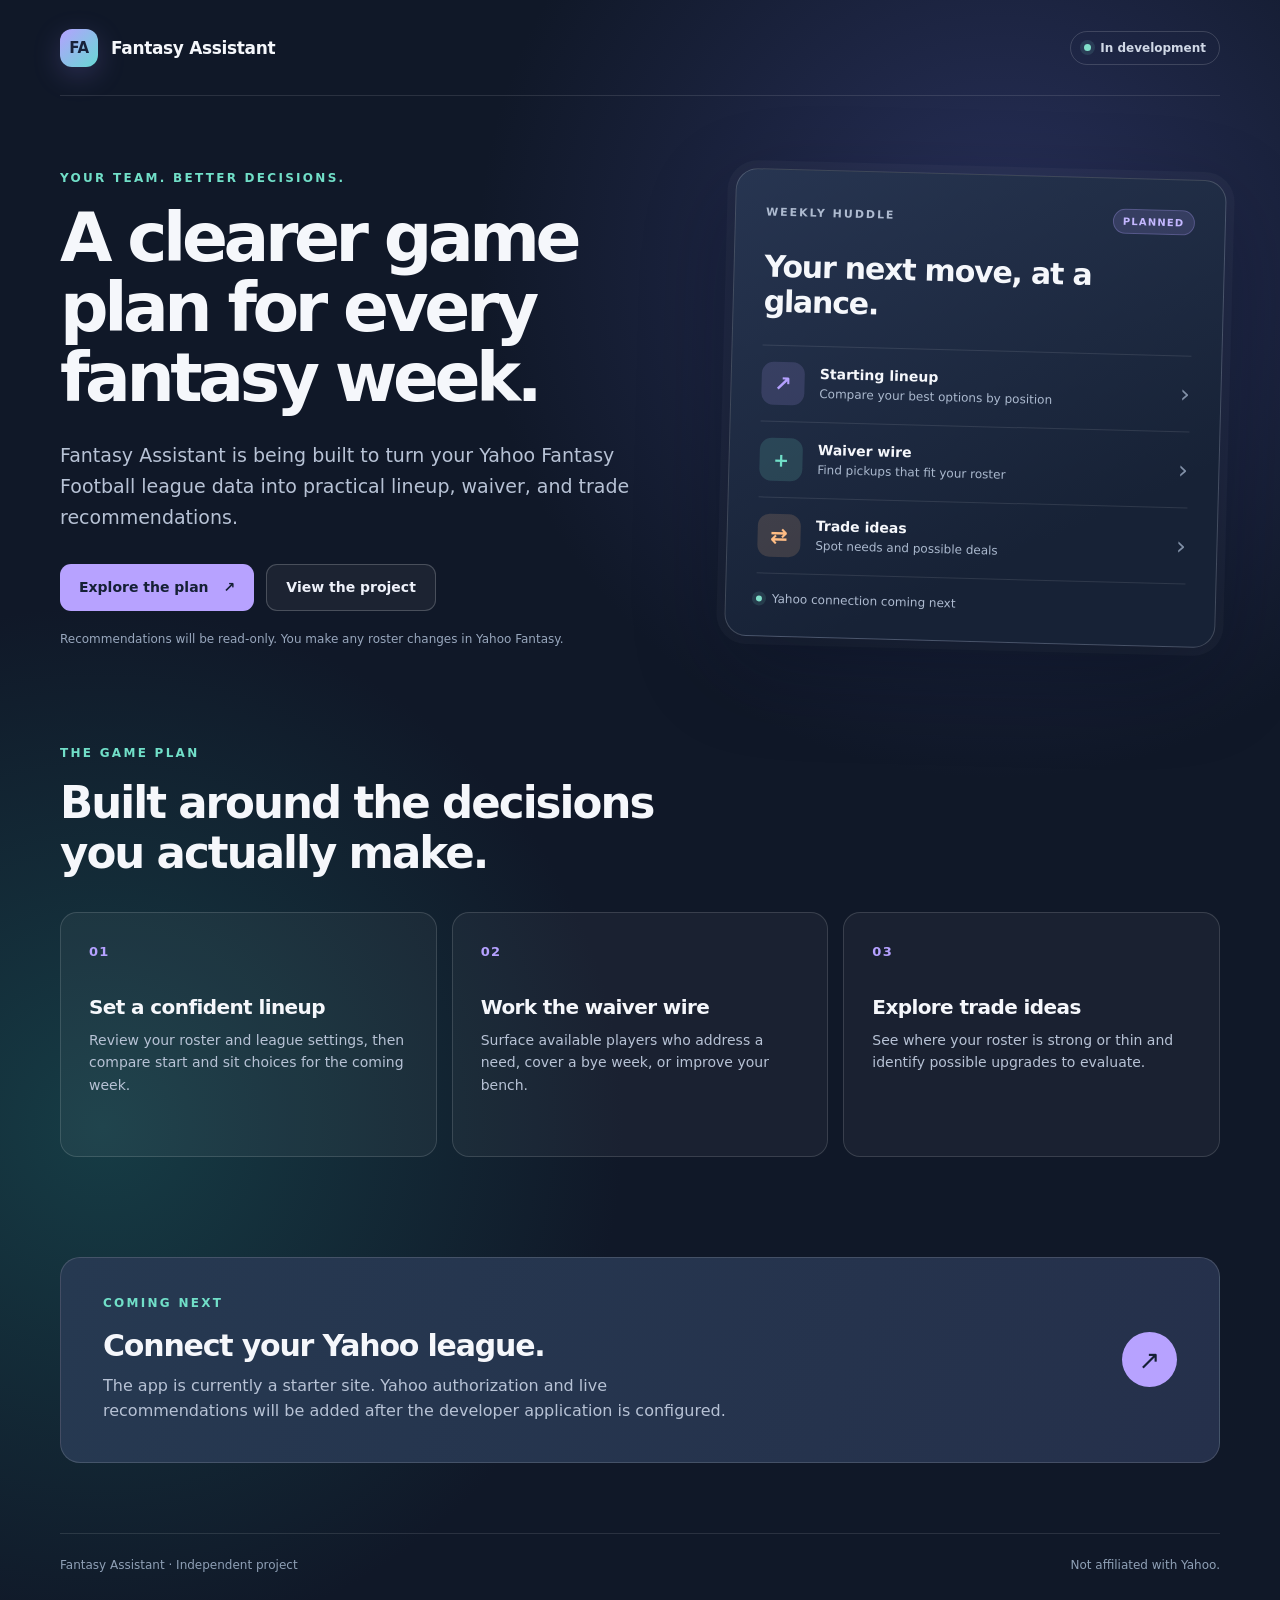
==== index.html @ c466e543 "Create Fantasy Assistant starter site" ====
<!doctype html>
<html lang="en">
  <head>
    <meta charset="utf-8">
    <meta name="viewport" content="width=device-width, initial-scale=1">
    <meta name="theme-color" content="#101828">
    <meta name="description" content="A personal assistant for smarter Yahoo Fantasy Football decisions.">
    <title>Fantasy Assistant</title>
    <link rel="stylesheet" href="styles.css">
  </head>
  <body>
    <div class="page-shell">
      <header class="site-header">
        <a class="brand" href="./" aria-label="Fantasy Assistant home">
          <span class="brand-mark" aria-hidden="true">FA</span>
          <span>Fantasy Assistant</span>
        </a>
        <span class="status"><span class="status-dot"></span> In development</span>
      </header>

      <main>
        <section class="hero" aria-labelledby="hero-title">
          <div class="hero-copy">
            <p class="eyebrow">YOUR TEAM. BETTER DECISIONS.</p>
            <h1 id="hero-title">A clearer game plan for every fantasy week.</h1>
            <p class="hero-description">Fantasy Assistant is being built to turn your Yahoo Fantasy Football league data into practical lineup, waiver, and trade recommendations.</p>
            <div class="hero-actions">
              <a class="button button-primary" href="#what-it-will-do">Explore the plan <span aria-hidden="true">↗</span></a>
              <a class="button button-secondary" href="https://github.com/dunhamde/fantasy-assistant">View the project</a>
            </div>
            <p class="hero-note">Recommendations will be read-only. You make any roster changes in Yahoo Fantasy.</p>
          </div>
          <div class="preview" aria-label="Preview of planned weekly assistant features">
            <div class="preview-topline"><span>WEEKLY HUDDLE</span><span class="preview-pill">PLANNED</span></div>
            <div class="preview-heading">Your next move, at a glance.</div>
            <div class="preview-row"><span class="preview-icon purple">↗</span><div><strong>Starting lineup</strong><small>Compare your best options by position</small></div><span class="chevron">›</span></div>
            <div class="preview-row"><span class="preview-icon teal">＋</span><div><strong>Waiver wire</strong><small>Find pickups that fit your roster</small></div><span class="chevron">›</span></div>
            <div class="preview-row"><span class="preview-icon orange">⇄</span><div><strong>Trade ideas</strong><small>Spot needs and possible deals</small></div><span class="chevron">›</span></div>
            <div class="preview-footer"><span class="mini-dot"></span> Yahoo connection coming next</div>
          </div>
        </section>

        <section class="features" id="what-it-will-do" aria-labelledby="features-title">
          <div class="section-intro"><p class="eyebrow">THE GAME PLAN</p><h2 id="features-title">Built around the decisions you actually make.</h2></div>
          <div class="feature-grid">
            <article class="feature-card"><span class="feature-number">01</span><h3>Set a confident lineup</h3><p>Review your roster and league settings, then compare start and sit choices for the coming week.</p></article>
            <article class="feature-card"><span class="feature-number">02</span><h3>Work the waiver wire</h3><p>Surface available players who address a need, cover a bye week, or improve your bench.</p></article>
            <article class="feature-card"><span class="feature-number">03</span><h3>Explore trade ideas</h3><p>See where your roster is strong or thin and identify possible upgrades to evaluate.</p></article>
          </div>
        </section>

        <section class="next-step" aria-labelledby="next-title"><div><p class="eyebrow">COMING NEXT</p><h2 id="next-title">Connect your Yahoo league.</h2><p>The app is currently a starter site. Yahoo authorization and live recommendations will be added after the developer application is configured.</p></div><span class="next-icon" aria-hidden="true">↗</span></section>
      </main>
      <footer class="site-footer"><span>Fantasy Assistant · Independent project</span><span>Not affiliated with Yahoo.</span></footer>
    </div>
  </body>
</html>
---- styles.css ----
:root{color-scheme:dark;--bg:#101828;--panel:#182338;--line:#344158;--text:#f5f7fb;--muted:#b7c2d5;--purple:#b5a1ff;--teal:#71dfc8;--orange:#ffbd84;font-family:Inter,ui-sans-serif,system-ui,-apple-system,BlinkMacSystemFont,"Segoe UI",sans-serif}
*{box-sizing:border-box}html{scroll-behavior:smooth}body{margin:0;background:radial-gradient(circle at 78% 16%,#28305a 0,transparent 31%),radial-gradient(circle at 8% 70%,#163c45 0,transparent 32%),var(--bg);color:var(--text);min-height:100vh}a{color:inherit;text-decoration:none}.page-shell{max-width:1240px;margin:auto;padding:0 40px}.site-header{min-height:96px;display:flex;align-items:center;justify-content:space-between;border-bottom:1px solid #ffffff1c}.brand{display:flex;align-items:center;gap:13px;font-weight:750;font-size:17px;letter-spacing:-.02em}.brand-mark{display:inline-grid;place-items:center;width:38px;height:38px;border-radius:12px;background:linear-gradient(135deg,#b5a1ff,#67d9d3);color:#17213a;font-weight:900;font-size:15px;box-shadow:0 8px 28px #a18bff35}.status{display:inline-flex;align-items:center;gap:9px;border:1px solid #ffffff27;border-radius:999px;padding:9px 13px;color:#d0d8e6;font-size:12px;font-weight:650}.status-dot,.mini-dot{width:7px;height:7px;background:#81e0ca;border-radius:50%;box-shadow:0 0 0 4px #81e0ca20}.hero{min-height:610px;display:grid;grid-template-columns:1.1fr .9fr;gap:70px;align-items:center;padding:75px 0 90px}.eyebrow{font-size:12px;letter-spacing:.19em;color:var(--teal);font-weight:800;margin:0 0 18px}.hero h1{font-size:clamp(48px,5.3vw,76px);line-height:1.03;letter-spacing:-.065em;margin:0;max-width:720px}.hero-description{max-width:600px;color:var(--muted);font-size:19px;line-height:1.65;margin:27px 0 30px}.hero-actions{display:flex;gap:12px;flex-wrap:wrap}.button{display:inline-flex;justify-content:center;align-items:center;gap:15px;min-height:47px;border-radius:11px;padding:0 19px;font-weight:750;font-size:14px;transition:transform .15s,background .15s}.button:hover{transform:translateY(-2px)}.button-primary{background:#b7a2ff;color:#152035}.button-primary:hover{background:#ccbcff}.button-secondary{border:1px solid #ffffff33;background:#ffffff0d;color:#eef1fa}.button-secondary:hover{background:#ffffff1c}.hero-note{color:#98a7bd;font-size:12px;margin:21px 0 0}.preview{background:linear-gradient(155deg,#273551,#172236 74%);border:1px solid #ffffff2c;border-radius:22px;padding:30px;box-shadow:0 30px 90px #03081555,0 0 0 8px #ffffff08;transform:rotate(1.5deg)}.preview-topline{display:flex;justify-content:space-between;align-items:center;color:#aebbd0;font-size:11px;letter-spacing:.18em;font-weight:850}.preview-pill{font-size:10px;letter-spacing:.12em;background:#ad9dff27;color:#c4b7ff;border:1px solid #b4a3ff43;border-radius:99px;padding:6px 9px}.preview-heading{font-size:30px;line-height:1.15;font-weight:800;letter-spacing:-.04em;margin:25px 0 26px}.preview-row{display:flex;align-items:center;gap:15px;border-top:1px solid #ffffff1a;padding:16px 0}.preview-row strong,.preview-row small{display:block}.preview-row strong{font-size:14px}.preview-row small{color:#abb9ce;font-size:12px;margin-top:4px;line-height:1.4}.preview-icon{display:grid;place-items:center;width:43px;height:43px;flex:none;border-radius:12px;font-size:21px;font-weight:600}.purple{background:#b5a1ff27;color:var(--purple)}.teal{background:#71dfc827;color:var(--teal)}.orange{background:#ffbd8427;color:var(--orange)}.chevron{margin-left:auto;color:#8291a8;font-size:25px}.preview-footer{display:flex;align-items:center;gap:10px;border-top:1px solid #ffffff1a;color:#aebbd0;font-size:12px;padding-top:18px}.mini-dot{width:6px;height:6px}.features{padding:10px 0 100px}.section-intro h2{font-size:clamp(32px,3.4vw,46px);line-height:1.15;letter-spacing:-.045em;max-width:630px;margin:0 0 34px}.feature-grid{display:grid;grid-template-columns:repeat(3,1fr);gap:15px}.feature-card{padding:28px;border:1px solid #ffffff23;background:#ffffff0b;border-radius:17px;min-height:245px}.feature-number{color:var(--purple);font-weight:800;font-size:13px;letter-spacing:.1em}.feature-card h3{font-size:20px;letter-spacing:-.03em;margin:35px 0 10px}.feature-card p{color:var(--muted);line-height:1.6;font-size:14px;margin:0}.next-step{display:flex;justify-content:space-between;gap:30px;align-items:center;background:linear-gradient(110deg,#263951,#25304b);border:1px solid #ffffff24;border-radius:20px;padding:38px 42px;margin-bottom:70px}.next-step h2{font-size:30px;letter-spacing:-.04em;margin:0 0 10px}.next-step p:last-child{margin:0;color:var(--muted);line-height:1.6;max-width:650px}.next-icon{display:grid;place-items:center;width:55px;height:55px;flex:none;border-radius:50%;background:#b7a2ff;color:#152035;font-size:26px}.site-footer{display:flex;justify-content:space-between;gap:16px;border-top:1px solid #ffffff1c;padding:24px 0 38px;color:#8fa0b6;font-size:12px}.callback-layout{min-height:100vh;display:grid;place-items:center;padding:20px}.callback-card{max-width:510px;border:1px solid #ffffff2c;background:#1c2940;border-radius:22px;padding:38px;box-shadow:0 30px 80px #0005}.callback-card .eyebrow{margin-top:35px}.callback-card h1{font-size:36px;letter-spacing:-.045em;line-height:1.1;margin:0 0 18px}.callback-card p:not(.eyebrow){color:var(--muted);line-height:1.65;margin:0 0 28px}
@media(max-width:850px){.page-shell{padding:0 24px}.hero{grid-template-columns:1fr;gap:50px;padding:70px 0}.preview{transform:none;max-width:570px}.feature-grid{grid-template-columns:1fr}.feature-card{min-height:0}.feature-card h3{margin-top:24px}.features{padding-bottom:70px}}@media(max-width:520px){.page-shell{padding:0 18px}.site-header{min-height:78px}.brand{font-size:15px}.status{font-size:0;padding:8px}.status-dot{width:8px;height:8px}.hero{padding:60px 0}.hero h1{font-size:46px}.hero-description{font-size:16px}.preview{padding:22px}.preview-heading{font-size:25px}.next-step{padding:27px}.next-icon{display:none}.site-footer{flex-direction:column}.callback-card{padding:28px}}
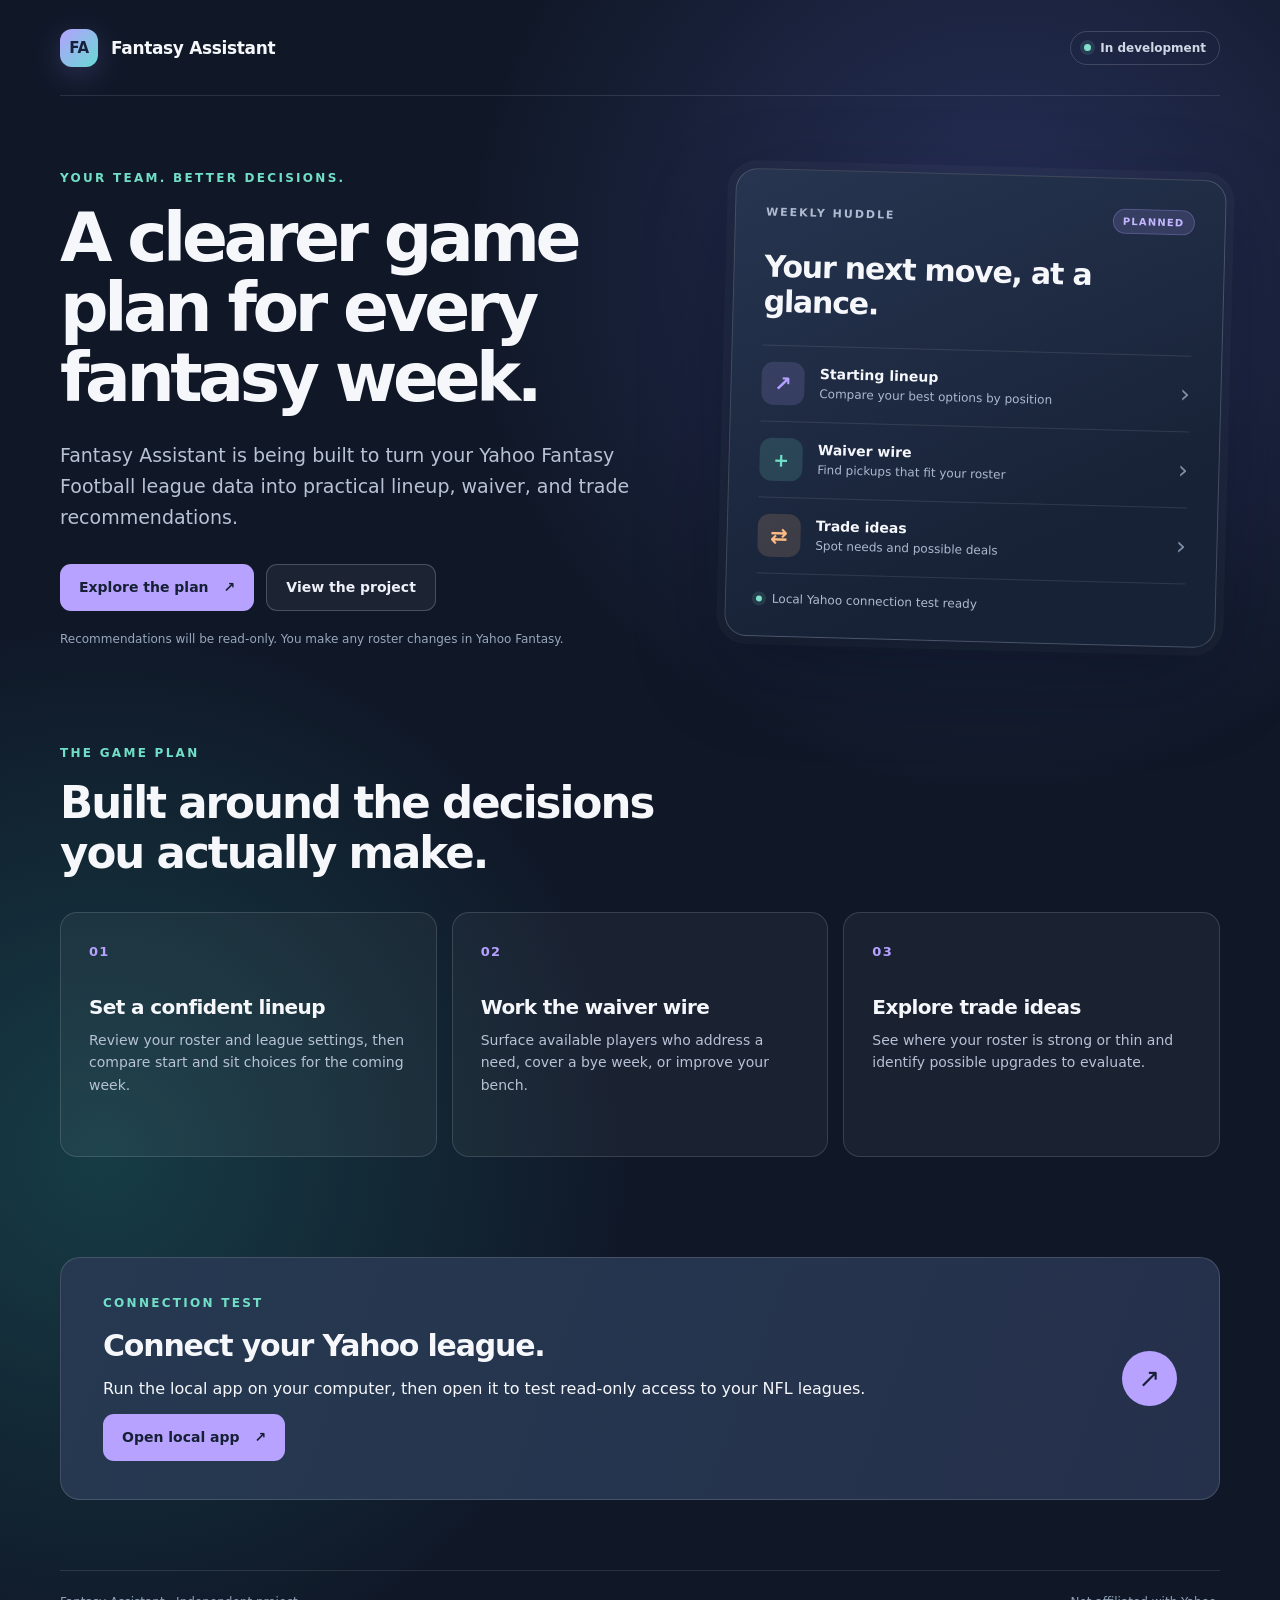
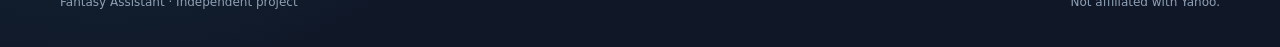
==== commit 85c7e311: "Add local Yahoo Fantasy connection test" ====
--- a/index.html
+++ b/index.html
@@ -36,7 +36,7 @@
             <div class="preview-row"><span class="preview-icon purple">↗</span><div><strong>Starting lineup</strong><small>Compare your best options by position</small></div><span class="chevron">›</span></div>
             <div class="preview-row"><span class="preview-icon teal">＋</span><div><strong>Waiver wire</strong><small>Find pickups that fit your roster</small></div><span class="chevron">›</span></div>
             <div class="preview-row"><span class="preview-icon orange">⇄</span><div><strong>Trade ideas</strong><small>Spot needs and possible deals</small></div><span class="chevron">›</span></div>
-            <div class="preview-footer"><span class="mini-dot"></span> Yahoo connection coming next</div>
+            <div class="preview-footer"><span class="mini-dot"></span> Local Yahoo connection test ready</div>
           </div>
         </section>
 
@@ -49,7 +49,7 @@
           </div>
         </section>
 
-        <section class="next-step" aria-labelledby="next-title"><div><p class="eyebrow">COMING NEXT</p><h2 id="next-title">Connect your Yahoo league.</h2><p>The app is currently a starter site. Yahoo authorization and live recommendations will be added after the developer application is configured.</p></div><span class="next-icon" aria-hidden="true">↗</span></section>
+        <section class="next-step" aria-labelledby="next-title"><div><p class="eyebrow">CONNECTION TEST</p><h2 id="next-title">Connect your Yahoo league.</h2><p>Run the local app on your computer, then open it to test read-only access to your NFL leagues.</p><a class="button button-primary" href="http://127.0.0.1:8765/">Open local app <span aria-hidden="true">↗</span></a></div><span class="next-icon" aria-hidden="true">↗</span></section>
       </main>
       <footer class="site-footer"><span>Fantasy Assistant · Independent project</span><span>Not affiliated with Yahoo.</span></footer>
     </div>
